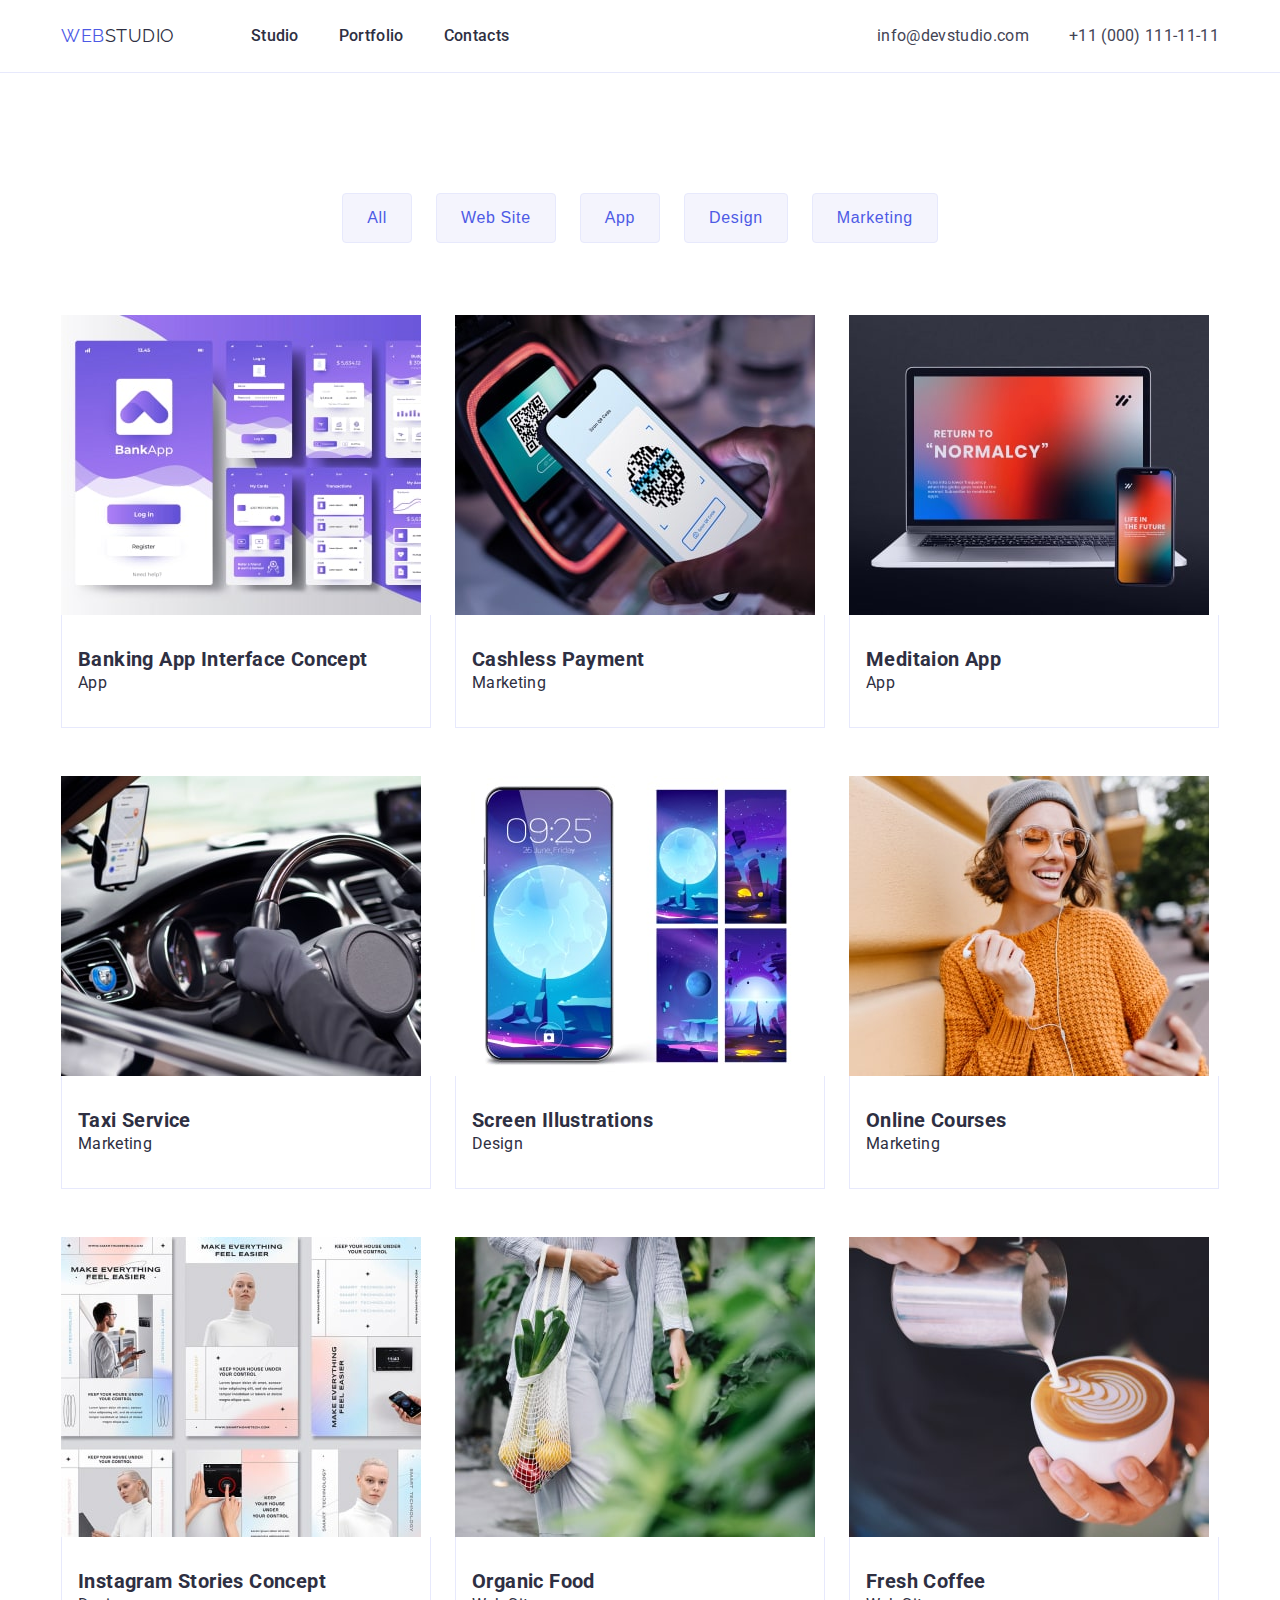
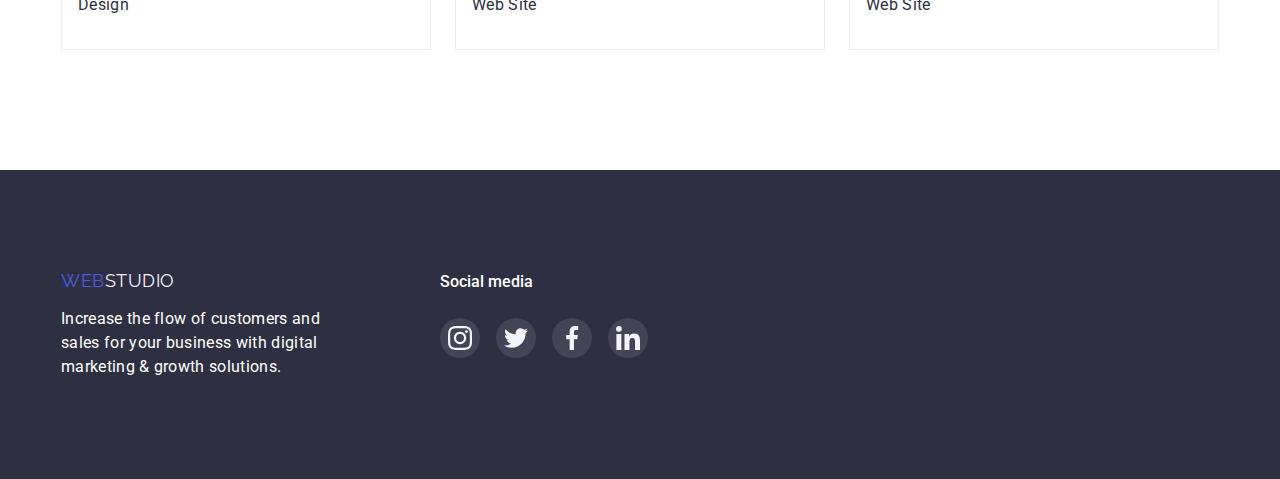
==== portfolio.html @ 4eb9efae "Initial commit" ====
<!DOCTYPE html>
<html lang="en">
  <head>
    <meta charset="UTF-8" />
    <meta http-equiv="X-UA-Compatible" content="IE=edge" />
    <meta name="viewport" content="width=device-width, initial-scale=1.0" />

    <title>Portfolio</title>
    <link rel="preconnect" href="https://fonts.googleapis.com" />
    <link rel="preconnect" href="https://fonts.gstatic.com" crossorigin />
    <link
      href="https://fonts.googleapis.com/css2?family=Raleway:wght@800&family=Roboto:wght@400;500;700;900&display=swap"
      rel="stylesheet"
    />
    <link
      rel="stylesheet"
      href="https://cdnjs.cloudflare.com/ajax/libs/modern-normalize/1.1.0/modern-normalize.min.css"
      integrity="sha512-wpPYUAdjBVSE4KJnH1VR1HeZfpl1ub8YT/NKx4PuQ5NmX2tKuGu6U/JRp5y+Y8XG2tV+wKQpNHVUX03MfMFn9Q=="
      crossorigin="anonymous"
      referrerpolicy="no-referrer"
    />
    <link rel="stylesheet" href="./css/styles.css" />
  </head>
  <body>
    <header class="header portfolio">
      <div class="container header-studio">
        <nav class="navigation">
          <a href="./portfolio.html" class="link-page"
            ><span class="link-icon">Web</span>Studio</a
          >
          <ul class="list-page">
            <li><a href="./index.html" class="page">Studio</a></li>
            <li>
              <a href="./portfolio.html" class="page">Portfolio</a>
            </li>
            <li><a href="" class="page">Contacts</a></li>
          </ul>
        </nav>
        <address class="address-webstudio">
          <ul class="link-address">
            <li>
              <a href="mailto:info@devstudio.com" class="address"
                >info@devstudio.com</a
              >
            </li>
            <li>
              <a href="tel:+110001111111" class="address"
                >+11 (000) 111-11-11</a
              >
            </li>
          </ul>
        </address>
      </div>
    </header>
    <main>
      <section class="section">
        <div class="container">
          <h1 hidden>Portfolio</h1>
          <ul class="portfolio-buttons">
            <li><button class="button-filtre" type="button">All</button></li>
            <li>
              <button class="button-filtre" type="button">Web Site</button>
            </li>
            <li><button class="button-filtre" type="button">App</button></li>
            <li><button class="button-filtre" type="button">Design</button></li>
            <li>
              <button class="button-filtre" type="button">Marketing</button>
            </li>
          </ul>
          <ul class="portfolio-items">
            <li class="portfolio-list_item">
              <img
                src="./images/bankingapp-min.jpg"
                alt="bankingapp"
                width="360"
                height="300"
              />
              <div class="border">
                <h3 class="title-filtre">Banking App Interface Concept</h3>
                <p class="text-filtre">App</p>
              </div>
            </li>
            <li class="portfolio-list_item">
              <img
                src="./images/payment-min.jpg"
                alt="payment"
                width="360"
                height="300"
              />
              <div class="border">
                <h3 class="title-filtre">Cashless Payment</h3>
                <p class="text-filtre">Marketing</p>
              </div>
            </li>
            <li class="portfolio-list_item">
              <img
                src="./images/meditaionApp-min.jpg"
                alt="meditaionApp"
                width="360"
                height="300"
              />
              <div class="border">
                <h3 class="title-filtre">Meditaion App</h3>
                <p class="text-filtre">App</p>
              </div>
            </li>
            <li class="portfolio-list_item">
              <img
                src="./images/drive-min.jpg"
                alt="drive"
                width="360"
                height="300"
              />
              <div class="border">
                <h3 class="title-filtre">Taxi Service</h3>
                <p class="text-filtre">Marketing</p>
              </div>
            </li>
            <li class="portfolio-list_item">
              <img
                src="./images/screen-min.jpg"
                alt="screen"
                width="360"
                height="300"
              />
              <div class="border">
                <h3 class="title-filtre">Screen Illustrations</h3>
                <p class="text-filtre">Design</p>
              </div>
            </li>
            <li class="portfolio-list_item">
              <img
                src="./images/woman-min.jpg"
                alt="woman"
                width="360"
                height="300"
              />
              <div class="border">
                <h3 class="title-filtre">Online Courses</h3>
                <p class="text-filtre">Marketing</p>
              </div>
            </li>
            <li class="portfolio-list_item">
              <img
                src="./images/inst_stories-min.jpg"
                alt="inst_stories"
                width="360"
                height="300"
              />
              <div class="border">
                <h3 class="title-filtre">Instagram Stories Concept</h3>
                <p class="text-filtre">Design</p>
              </div>
            </li>
            <li class="portfolio-list_item">
              <img
                src="./images/food-min.jpg"
                alt="food"
                width="360"
                height="300"
              />
              <div class="border">
                <h3 class="title-filtre">Organic Food</h3>
                <p class="text-filtre">Web Site</p>
              </div>
            </li>
            <li class="portfolio-list_item">
              <img
                src="./images/coffee-min.jpg"
                alt="coffee"
                width="360"
                height="300"
              />
              <div class="border">
                <h3 class="title-filtre">Fresh Coffee</h3>
                <p class="text-filtre">Web Site</p>
              </div>
            </li>
          </ul>
        </div>
      </section>
    </main>
    <footer class="footer-portfolio">
      <div class="container footer-section">
        <div class="webstudio-footer">
          <a href="./index.html" class="link-footer"
            ><span class="link-web">Web</span>Studio</a
          >
          <p class="text-footer-portfolio">
            Increase the flow of customers and <br />
            sales for your business with digital <br />
            marketing & growth solutions.
          </p>
        </div>
        <div>
          <h4 class="title-soc">Social media</h4>
          <ul class="footer-soc-list">
            <li class="footer-item-soc">
              <a class="link-footer-webstudio" href="">
                <svg width="24" height="24" class="footer-icon-link">
                  <use href="./images/icons.svg#icon-instagram"></use>
                </svg>
              </a>
            </li>
            <li class="footer-item-soc">
              <a class="link-footer-webstudio" href="">
                <svg width="24" height="24" class="footer-icon-link">
                  <use href="./images/icons.svg#icon-twitter"></use>
                </svg>
              </a>
            </li>
            <li class="footer-item-soc">
              <a class="link-footer-webstudio" href="">
                <svg width="24" height="24" class="footer-icon-link">
                  <use href="./images/icons.svg#icon-facebook"></use>
                </svg>
              </a>
            </li>
            <li class="footer-item-soc">
              <a class="link-footer-webstudio" href="">
                <svg width="24" height="24" class="footer-icon-link">
                  <use href="./images/icons.svg#icon-linkedin"></use>
                </svg>
              </a>
            </li>
          </ul>
        </div>
      </div>
    </footer>
  </body>
</html>
---- css/styles.css ----
/* стилізація index.html */
:root{
    --brand-color: #404BBF;
    --title-color: #2E2F42;
    --heading-color: #FFFFFF;
    --address-color: #434455;
    --button-color: #4D5AE5;
    --button-background: #F4F4FD;
    --button-filtre-color: #E7E9FC;
    --icon-color-hover: #404BBF;
    --icon-color: #8E8F99;
    --icon-hover-footer:#31D0AA;
}

p,
ul,
h1,
h2,
h3,
h4,
h5,
h6{
    margin: 0;
    padding: 0;
}



img {
   display: block;
   max-width: 100%;
   height: auto;
}

button {
    cursor: pointer;
}


body{
    font-family: 'Roboto','Golos Text', sans-serif;
    color: var(--title-color);
    margin: auto; 
}
ul {list-style: none;}
a {text-decoration: none;}
/* header */

.container{
    max-width: 1158px; 
    margin: 0 auto;
    padding-left: 15px;
    padding-right: 15px;
}

.section{
    padding: 120px 0;
}

.navigation {
    display: flex;
}

.header{
    padding-top:24px ;
    padding-bottom: 24px;
}

.header-studio{
    display: flex;
    align-items: center;
}



.link-page{
    font-family: 'Raleway', sans-serif;
    color: var(--title-color);
    font-size: 18px;
    line-height: 1.3;
    display: flex;
    align-items: center;
    padding: 0px;
    letter-spacing: 0.03em;
    text-transform: uppercase;
    margin-right: 76px;
}

.list-page{
    display: flex;
    align-items: center;
    padding: 0px;
    gap: 40px;
}

.link-icon{
    font-family: 'Raleway', sans-serif;
    color: var(--button-color);
    font-size: 18px;
    line-height: 1.3;
    display: flex;
    align-items: center;
    letter-spacing: 0.03em;
    text-transform: uppercase;
}

.page {
    color: var(--title-color);
    font-weight: 500;
    font-size: 16px;
    line-height: 1.5;
    letter-spacing: 0.02em;
    
}

.page:hover{
   color: var(--brand-color);
}

.page:focus{
   color: var(--brand-color);
}

.link-address{
    display: flex;
    gap: 40px;
    align-items: center;
}

.address-webstudio{
    margin-left: auto;
}

.address{
    color: var(--address-color);
    font-style: normal;
    font-size: 16px;
    line-height: 1.5;
    letter-spacing: 0.02em;

}

.address:hover{
    color: var(--brand-color);
}

.address:focus{
    color: var(--brand-color);
}
/* main */
/*section_1*/

.hero{
    background-color: var(--title-color);
    background-image: linear-gradient(rgba(46, 47, 66, 0.7),rgba(46, 47, 66, 0.7)), url(../images/hero-section.jpg);
    background-repeat: no-repeat;
    background-position: center;
    background-size: 1440px;
    padding: 188px 0;
}

.hero-section{
    color: var(--heading-color);
    
    font-size: 56px;
    line-height: 1.07;
    text-align: center;
    letter-spacing: 0.02em;
    margin-bottom: 48px;
}

.button{
    font-family: 'Roboto';
    cursor: pointer;
    color: var(--heading-color);
    background: var(--button-color);
    font-size: 16px;
    line-height: 1.5;
    display: flex;
    align-items: center;
    letter-spacing: 0.04em;
    box-shadow: 0px 4px 4px rgba(0, 0, 0, 0.15);
    border-radius: 4px;
    border: none;
    padding: 16px 32px;
    margin: 0 auto;

}

.button:hover{
    background: var(--brand-color);

}
/* section_2 */

.section-features{
    padding-bottom: 0;
}

.list-paragraphs{
    display: flex;
    flex-wrap: wrap;
    gap: 24px
}

.items{
    flex-basis: calc((100% - 72px) / 4);
}

.items-features{
    background-color: var(--button-background);
    border-radius: 4px;
    margin-bottom: 8px;
    height: 112px;
    display: flex;
    align-items: center;
    justify-content: center;
}

.icon-features{
}

.items:last-child{
    padding-right: 0;
}

.title-list{
    font-size: 20px;
    line-height: 1.2;
    letter-spacing: 0.02em;
    margin-bottom: 8px;
}


.list-features{
    font-size: 16px;
    line-height: 1.5;
    letter-spacing: 0.02em;
}

.webstudio-soc-list {
    display: flex;
    justify-content: center;
    gap: 24px;
}

.webstudio-soc-item {
    width: 40px;
    height: 40px;
    
}
.webstudio-soc-link {
    width: 100%;
    height: 100%;
    border-radius: 50%;
    background-color: var(--button-color);
    display: flex;
    align-items: center;
    justify-content: center;
}
.webstudio-soc-link:hover,
.webstudio-soc-link:focus{
    background: var(--brand-color);
}
.webstudio-soc-icon{
    
}


.item-images{
    display: flex;
    gap: 24px;


}

.images{
    flex-basis: calc((100% - 48px) / 3);
}

/* section_3 */
.title-item{
    font-size: 36px;
    line-height: 1.1;
    text-align: center;
    letter-spacing: 0.02em;
    text-transform: capitalize;
    margin-bottom: 72px;
}



/* section_4 */

.section-team{
    background: var(--button-background);
}

.subject{
    font-size: 36px;
    line-height: 1.1;
    text-align: center;
    letter-spacing: 0.02em;
    text-transform: capitalize;
    margin-bottom: 72px;
}

.list-team {
    background-color: var(--heading-color);
    box-shadow: 0px 1px 6px rgba(46, 47, 66, 0.08), 0px 1px 1px rgba(46, 47, 66, 0.16), 0px 2px 1px rgba(46, 47, 66, 0.08);
    border-radius: 0px 0px 4px 4px;
    flex-basis: calc((100% - 72px) / 4);
}

.team{
    display: flex;
    gap: 24px;


}

.item-team{
    padding: 32px 16px;
}

.subtitle {
    font-size: 20px;
    line-height: 1.2;
    text-align: center;
    letter-spacing: 0.02em;
}

.text{
    color: var(--address-color);
    font-size: 16px;
    line-height: 24px;
    text-align: center;
    letter-spacing: 0.02em;
    margin-bottom: 8px;
}
.title-customers{
    font-size: 36px;
    line-height: 1.1;
    text-align: center;
    letter-spacing: 0.02em;
    text-transform: capitalize;
    margin-bottom: 72px;
}

.icon{
}

.customers-list{
    display: flex;
    justify-content: center;
    align-items: center;
    gap: 24px;
}
.customers-item {
    flex-basis: calc((100% - 120px / 6));
}

.customers-link:hover,
.customers-link:focus{
    color: var(--brand-color);
    border: 1px solid var(--brand-color);
}
.customers-link {
    border: 1px solid var(--icon-color);
    border-radius: 4px;
    display: flex;
    height: 88px;
    align-items: center;
    justify-content: center;
    color: var(--icon-color);

}


.customers-icon{
    fill: currentColor;
}

/* footer */

.footer{
    background-color: var(--title-color);
    padding: 100px 0;
}


.text-footer{
    color: var(--heading-color);
    font-family: 'Roboto';
    font-size: 16px;
    line-height: 1.5;
    letter-spacing: 0.02em;
}

.title-soc{
    color: var(--heading-color);
    font-style: normal;
    font-weight: 500;
    font-size: 16px;
    line-height: 24px;
    margin-bottom: 24px;
}

.footer-soc-list {
    display: flex;
    align-items: center;
    gap: 16px;
}
.footer-item-soc {
    width: 40px;
    height: 40px;
}
.footer-icon-link {


}

.link-footer-webstudio{
    width: 100%;
    height: 100%;
    border-radius: 50%;
    background-color: rgba(255, 255, 255, 0.1);
    display: flex;
    align-items: center;
    justify-content: center;
}

.link-footer-webstudio:hover,
.link-footer-webstudio:focus{
    box-shadow: 0px 4px 4px rgba(0, 0, 0, 0.25);
    background: var(--icon-hover-footer);
}


.webstudio-section{
    display: flex;
}

.webstudio-footer{
    margin-right: 120px;
}

.link-footer-page{
    font-family: 'Raleway', sans-serif;
    color: var(--button-background);
    font-size: 18px;
    line-height: 1.3;
    display: flex;
    align-items: center;
    letter-spacing: 0.03em;
    text-transform: uppercase;
    margin-bottom: 16px;
}

.link-footer-icon{
    font-family: 'Raleway', sans-serif;
    color: var(--button-color);
    font-size: 18px;
    line-height: 1.3;
    display: flex;
    align-items: center;
    letter-spacing: 0.03em;
    text-transform: uppercase;
}











/* стилізація portfolio.html */



.portfolio{
    border-bottom: 1px solid #E7E9FC;
}

.link{
    font-family: 'Raleway', sans-serif;
    color: var(--title-color);
    font-size: 18px;
    line-height: 1.3;
    display: flex;
    align-items: center;
    letter-spacing: 0.03em;
    text-transform: uppercase;
}

.link-logo{
    font-family: 'Raleway', sans-serif;
    color: var(--button-color);
    font-size: 18px;
    line-height: 1.3;
    display: flex;
    align-items: center;
    letter-spacing: 0.03em;
    text-transform: uppercase;
}

.page-portfolio{
    color: var(--title-color);
    font-weight: 500;
    font-size: 16px;
    line-height: 1.5;
    letter-spacing: 0.02em;
}

.page-portfolio:hover{
    color: var(--brand-color);
}

.page-portfolio:focus{
    color: var(--brand-color);
}    

.address-portfolio{
    color: var(--address-color);
    font-style: normal;
    font-size: 16px;
    line-height: 1.5;
    letter-spacing: 0.02em;
    margin-left: auto;
    
}

.address-portfolio:hover{
    color: var(--brand-color);
}

.address-portfolio:focus{
    color: var(--brand-color);
}



.portfolio-buttons{
    display: flex;
    justify-content: center;
    gap: 24px;
    margin-bottom: 72px;
}

.button-filtre{
    cursor: pointer;
    color: var(--button-color);
    background: var(--button-background);
    font-size: 16px;
    line-height: 1.5;
    display: flex;
    align-items: center;
    text-align: center;
    letter-spacing: 0.04em;
    border: 1px solid var(--button-filtre-color);
    border-radius: 4px;
    padding: 12px 24px;
}

.button-filtre:hover{
    color: var(--heading-color);
    background-color: var(--brand-color);
    box-shadow: 0px 3px 1px rgba(0, 0, 0, 0.1), 0px 2px 1px rgba(0, 0, 0, 0.08), 0px 2px 2px rgba(0, 0, 0, 0.12);
    border: 1px solid var(--brand-color);
}

.button-filtre:focus{
    color: var(--heading-color);
    background-color: var(--brand-color);
}





.portfolio-items{
    display: flex;
    flex-wrap: wrap;
    gap: 48px 24px;
   
}

.border{
   border: 1px solid var(--button-filtre-color);
   border-top: 0;
   padding: 32px 16px;
}

.portfolio-list_item {
    background: var(--heading-color);
    flex-basis: calc((100% - 48px) / 3);
}

.portfolio-list_item:hover{
    box-shadow: 0px 1px 6px rgba(46, 47, 66, 0.08), 0px 1px 1px rgba(46, 47, 66, 0.16), 0px 2px 1px rgba(46, 47, 66, 0.08)
}

.title-filtre{
    font-size: 20px;
    line-height: 1.2;
    letter-spacing: 0.02em;
}

.text-filtre{
    font-size: 16px;
    line-height: 1.5;
    letter-spacing: 0.02em;
}

.footer-portfolio{
    background-color: var(--title-color);
    
}

.text-footer-portfolio{
    color: var(--heading-color);
    font-size: 16px;
    line-height: 1.5;
    letter-spacing: 0.02em;
}

.footer-section{
    padding: 100px 0;
    display: flex;
}

.link-footer{
    font-family: 'Raleway', sans-serif;
    color: var(--button-background);
    font-size: 18px;
    line-height: 1.17;
    display: flex;
    align-items: center;
    letter-spacing: 0.03em;
    text-transform: uppercase;
    margin-bottom: 16px;
}

.link-web{
    font-family: 'Raleway', sans-serif;
    color: var(--button-color);
    font-size: 18px;
    line-height: 1.17;
    display: flex;
    align-items: center;
    letter-spacing: 0.03em;
    text-transform: uppercase;
}
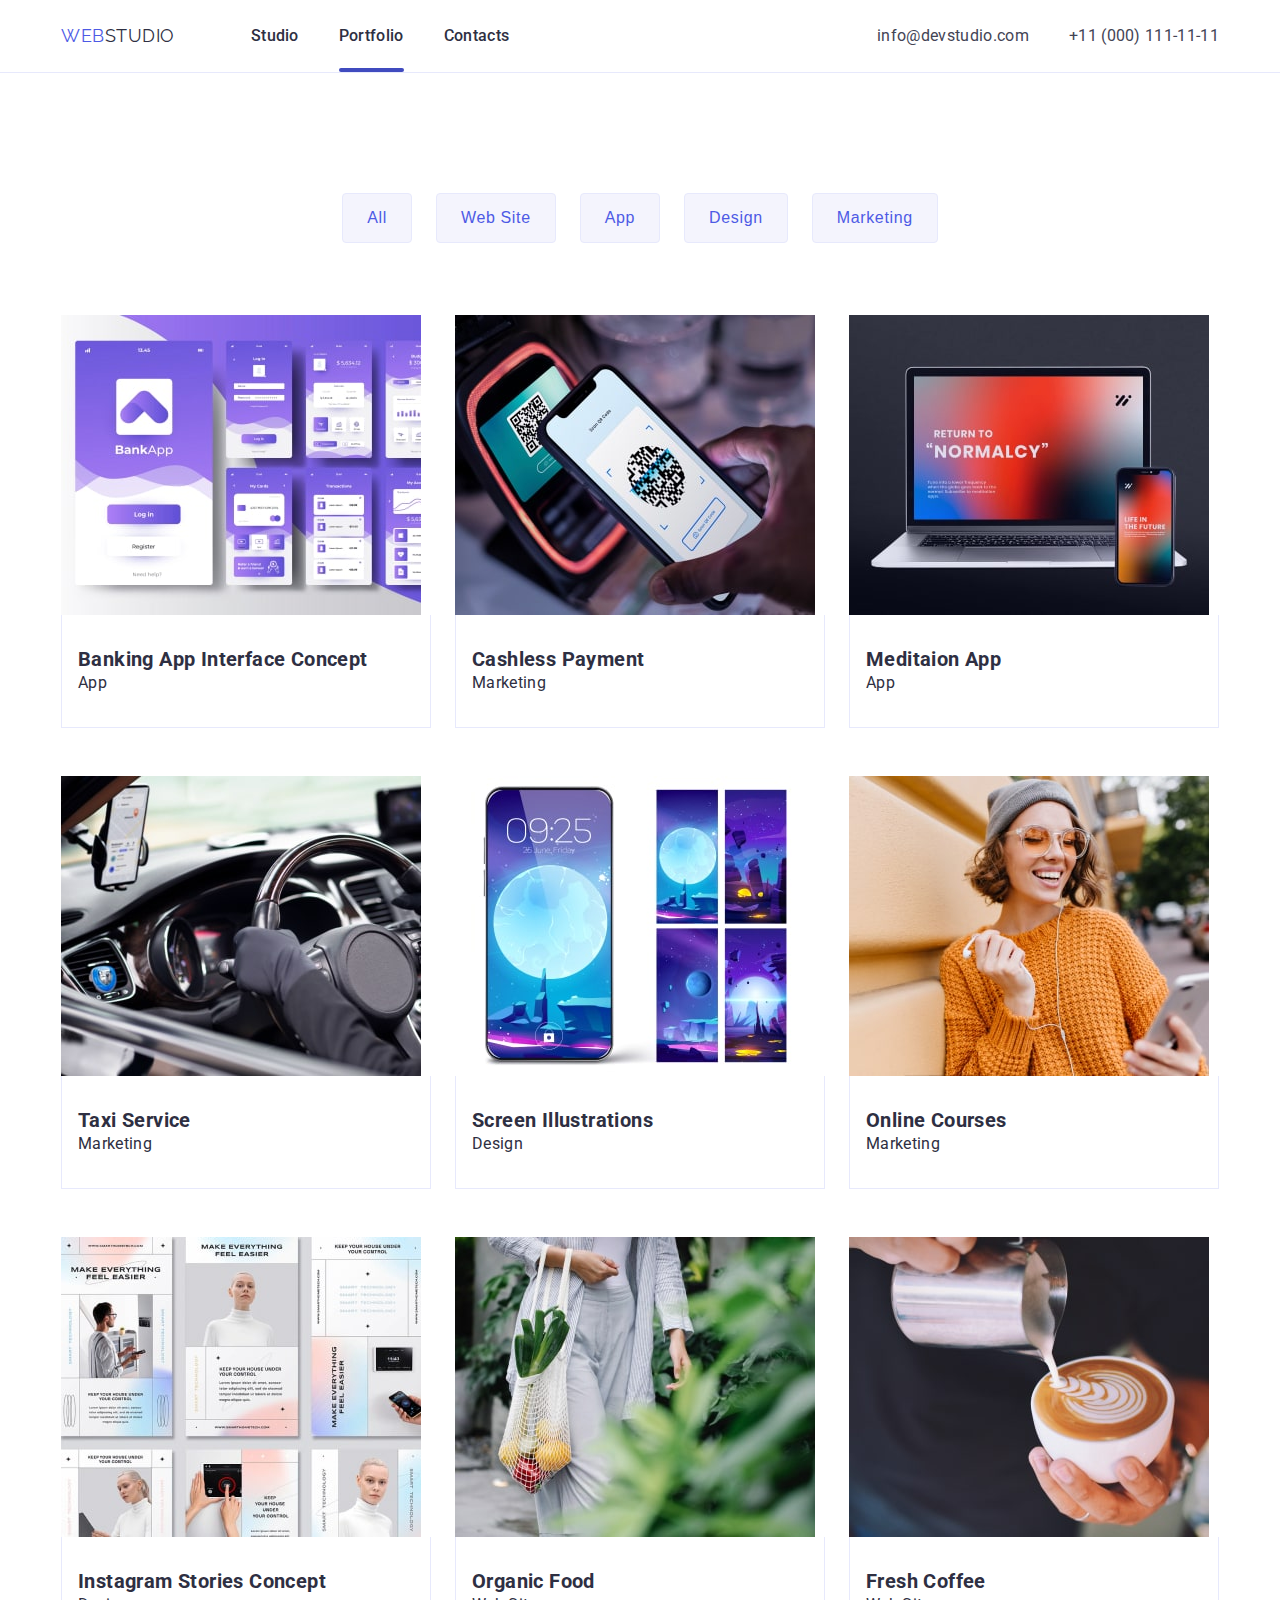
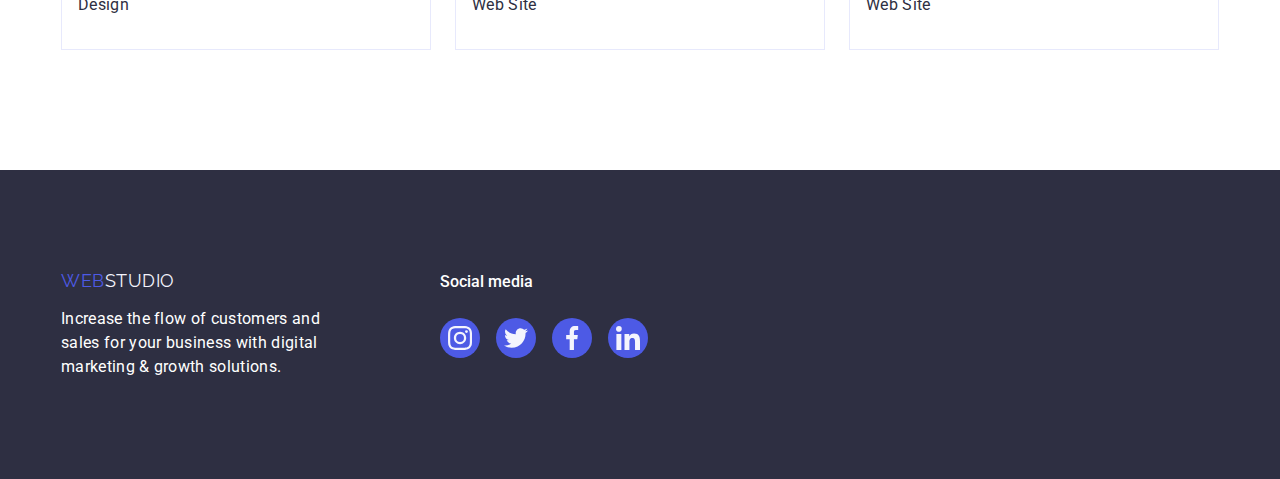
==== commit 08e33d25: "goit-markup-hw-05" ====
--- a/portfolio.html
+++ b/portfolio.html
@@ -31,7 +31,9 @@
           <ul class="list-page">
             <li><a href="./index.html" class="page">Studio</a></li>
             <li>
-              <a href="./portfolio.html" class="page">Portfolio</a>
+              <a href="./portfolio.html" class="page portfolio-position"
+                >Portfolio</a
+              >
             </li>
             <li><a href="" class="page">Contacts</a></li>
           </ul>
@@ -69,108 +71,171 @@
           </ul>
           <ul class="portfolio-items">
             <li class="portfolio-list_item">
-              <img
-                src="./images/bankingapp-min.jpg"
-                alt="bankingapp"
-                width="360"
-                height="300"
-              />
+              <div class="portfolio-overlay">
+                <img
+                  src="./images/bankingapp-min.jpg"
+                  alt="bankingapp"
+                  width="360"
+                  height="300"
+                />
+                <p class="portfolio-text">
+                  14 Stylish and User-Friendly App Design Concepts · Task
+                  Manager App · Calorie Tracker App · Exotic Fruit Ecommerce App
+                  · Cloud Storage App
+                </p>
+              </div>
               <div class="border">
                 <h3 class="title-filtre">Banking App Interface Concept</h3>
                 <p class="text-filtre">App</p>
               </div>
             </li>
             <li class="portfolio-list_item">
-              <img
-                src="./images/payment-min.jpg"
-                alt="payment"
-                width="360"
-                height="300"
-              />
+              <div class="portfolio-overlay">
+                <img
+                  src="./images/payment-min.jpg"
+                  alt="payment"
+                  width="360"
+                  height="300"
+                />
+                <p class="portfolio-text">
+                  14 Stylish and User-Friendly App Design Concepts · Task
+                  Manager App · Calorie Tracker App · Exotic Fruit Ecommerce App
+                  · Cloud Storage App
+                </p>
+              </div>
               <div class="border">
                 <h3 class="title-filtre">Cashless Payment</h3>
                 <p class="text-filtre">Marketing</p>
               </div>
             </li>
             <li class="portfolio-list_item">
-              <img
-                src="./images/meditaionApp-min.jpg"
-                alt="meditaionApp"
-                width="360"
-                height="300"
-              />
+              <div class="portfolio-overlay">
+                <img
+                  src="./images/meditaionApp-min.jpg"
+                  alt="meditaionApp"
+                  width="360"
+                  height="300"
+                />
+                <p class="portfolio-text">
+                  14 Stylish and User-Friendly App Design Concepts · Task
+                  Manager App · Calorie Tracker App · Exotic Fruit Ecommerce App
+                  · Cloud Storage App
+                </p>
+              </div>
               <div class="border">
                 <h3 class="title-filtre">Meditaion App</h3>
                 <p class="text-filtre">App</p>
               </div>
             </li>
             <li class="portfolio-list_item">
-              <img
-                src="./images/drive-min.jpg"
-                alt="drive"
-                width="360"
-                height="300"
-              />
+              <div class="portfolio-overlay">
+                <img
+                  src="./images/drive-min.jpg"
+                  alt="drive"
+                  width="360"
+                  height="300"
+                />
+                <p class="portfolio-text">
+                  14 Stylish and User-Friendly App Design Concepts · Task
+                  Manager App · Calorie Tracker App · Exotic Fruit Ecommerce App
+                  · Cloud Storage App
+                </p>
+              </div>
               <div class="border">
                 <h3 class="title-filtre">Taxi Service</h3>
                 <p class="text-filtre">Marketing</p>
               </div>
             </li>
             <li class="portfolio-list_item">
-              <img
-                src="./images/screen-min.jpg"
-                alt="screen"
-                width="360"
-                height="300"
-              />
+              <div class="portfolio-overlay">
+                <img
+                  src="./images/screen-min.jpg"
+                  alt="screen"
+                  width="360"
+                  height="300"
+                />
+                <p class="portfolio-text">
+                  14 Stylish and User-Friendly App Design Concepts · Task
+                  Manager App · Calorie Tracker App · Exotic Fruit Ecommerce App
+                  · Cloud Storage App
+                </p>
+              </div>
               <div class="border">
                 <h3 class="title-filtre">Screen Illustrations</h3>
                 <p class="text-filtre">Design</p>
               </div>
             </li>
             <li class="portfolio-list_item">
-              <img
-                src="./images/woman-min.jpg"
-                alt="woman"
-                width="360"
-                height="300"
-              />
+              <div class="portfolio-overlay">
+                <img
+                  src="./images/woman-min.jpg"
+                  alt="woman"
+                  width="360"
+                  height="300"
+                />
+                <p class="portfolio-text">
+                  14 Stylish and User-Friendly App Design Concepts · Task
+                  Manager App · Calorie Tracker App · Exotic Fruit Ecommerce App
+                  · Cloud Storage App
+                </p>
+              </div>
               <div class="border">
                 <h3 class="title-filtre">Online Courses</h3>
                 <p class="text-filtre">Marketing</p>
               </div>
             </li>
             <li class="portfolio-list_item">
-              <img
-                src="./images/inst_stories-min.jpg"
-                alt="inst_stories"
-                width="360"
-                height="300"
-              />
+              <div class="portfolio-overlay">
+                <img
+                  src="./images/inst_stories-min.jpg"
+                  alt="inst_stories"
+                  width="360"
+                  height="300"
+                />
+                <p class="portfolio-text">
+                  14 Stylish and User-Friendly App Design Concepts · Task
+                  Manager App · Calorie Tracker App · Exotic Fruit Ecommerce App
+                  · Cloud Storage App
+                </p>
+              </div>
               <div class="border">
                 <h3 class="title-filtre">Instagram Stories Concept</h3>
                 <p class="text-filtre">Design</p>
               </div>
             </li>
             <li class="portfolio-list_item">
-              <img
-                src="./images/food-min.jpg"
-                alt="food"
-                width="360"
-                height="300"
-              />
+              <div class="portfolio-overlay">
+                <img
+                  src="./images/food-min.jpg"
+                  alt="food"
+                  width="360"
+                  height="300"
+                />
+                <p class="portfolio-text">
+                  14 Stylish and User-Friendly App Design Concepts · Task
+                  Manager App · Calorie Tracker App · Exotic Fruit Ecommerce App
+                  · Cloud Storage App
+                </p>
+              </div>
               <div class="border">
                 <h3 class="title-filtre">Organic Food</h3>
                 <p class="text-filtre">Web Site</p>
               </div>
             </li>
             <li class="portfolio-list_item">
-              <img
-                src="./images/coffee-min.jpg"
-                alt="coffee"
-                width="360"
-                height="300"
-              />
+              <div class="portfolio-overlay">
+                <img
+                  src="./images/coffee-min.jpg"
+                  alt="coffee"
+                  width="360"
+                  height="300"
+                />
+                <p class="portfolio-text">
+                  14 Stylish and User-Friendly App Design Concepts · Task
+                  Manager App · Calorie Tracker App · Exotic Fruit Ecommerce App
+                  · Cloud Storage App
+                </p>
+              </div>
               <div class="border">
                 <h3 class="title-filtre">Fresh Coffee</h3>
                 <p class="text-filtre">Web Site</p>
--- a/css/styles.css
+++ b/css/styles.css
@@ -10,6 +10,7 @@
     --icon-color-hover: #404BBF;
     --icon-color: #8E8F99;
     --icon-hover-footer:#31D0AA;
+    --backdrop-color:rgba(48, 48, 48, 0.445);
 }
 
 p,
@@ -104,22 +105,46 @@
     text-transform: uppercase;
 }
 
-.page {
+.page-studio {
     color: var(--title-color);
     font-weight: 500;
     font-size: 16px;
     line-height: 1.5;
     letter-spacing: 0.02em;
-    
-}
-
-.page:hover{
-   color: var(--brand-color);
-}
-
+}
+
+.page{
+    color: var(--title-color);
+    font-weight: 500;
+    font-size: 16px;
+    line-height: 1.5;
+    letter-spacing: 0.02em;
+    position: relative;
+}
+
+.studio::after{
+  content: "";
+  width: 100%;
+  height: 4px;
+  left: 0;
+  bottom: 0;
+  display: block;
+  background-color: var(--brand-color);
+  border-radius: 2px;
+  transition: var(--curent-color);
+  position: absolute;
+  top: 42px;
+}
+
+
+.page:hover,
 .page:focus{
    color: var(--brand-color);
-}
+    transition-duration: 250ms;
+    transition-timing-function: cubic-bezier(0.4, 0, 0.2, 1);
+}
+
+
 
 .link-address{
     display: flex;
@@ -140,13 +165,14 @@
 
 }
 
-.address:hover{
-    color: var(--brand-color);
-}
-
+.address:hover,
 .address:focus{
     color: var(--brand-color);
-}
+    transition-duration: 250ms;
+    transition-timing-function: cubic-bezier(0.4, 0, 0.2, 1);
+}
+
+
 /* main */
 /*section_1*/
 
@@ -187,9 +213,11 @@
 
 }
 
-.button:hover{
+.button:hover,
+.button:focus{
     background: var(--brand-color);
-
+    transition-duration: 250ms;
+    transition-timing-function: cubic-bezier(0.4, 0, 0.2, 1);
 }
 /* section_2 */
 
@@ -261,6 +289,8 @@
 .webstudio-soc-link:hover,
 .webstudio-soc-link:focus{
     background: var(--brand-color);
+    transition-duration: 250ms;
+    transition-timing-function: cubic-bezier(0.4, 0, 0.2, 1);
 }
 .webstudio-soc-icon{
     
@@ -364,6 +394,8 @@
 .customers-link:focus{
     color: var(--brand-color);
     border: 1px solid var(--brand-color);
+    transition-duration: 250ms;
+    transition-timing-function: cubic-bezier(0.4, 0, 0.2, 1);
 }
 .customers-link {
     border: 1px solid var(--icon-color);
@@ -424,7 +456,7 @@
     width: 100%;
     height: 100%;
     border-radius: 50%;
-    background-color: rgba(255, 255, 255, 0.1);
+    background-color: var(--button-color);
     display: flex;
     align-items: center;
     justify-content: center;
@@ -434,6 +466,8 @@
 .link-footer-webstudio:focus{
     box-shadow: 0px 4px 4px rgba(0, 0, 0, 0.25);
     background: var(--icon-hover-footer);
+    transition-duration: 250ms;
+    transition-timing-function: cubic-bezier(0.4, 0, 0.2, 1);
 }
 
 
@@ -470,6 +504,60 @@
 
 
 
+.backdrop{
+    position: fixed;
+    top: 0;
+    width: 100%;
+    height: 100%;
+    background-color: var(--backdrop-color);
+    box-shadow: 0px 1px 1px rgba(0, 0, 0, 0.14), 0px 1px 3px rgba(0, 0, 0, 0.12), 0px 2px 1px rgba(0, 0, 0, 0.2);
+    border-radius: 4px;
+}
+
+.modal {
+    width: 408px;
+    min-height: 576px;
+    background-color: #F4F4FD;
+    border-radius: 4px;
+    position: absolute;
+    top: 50%;
+    left: 50%;
+    transform: translate(-50%, -50%);
+    padding: 32px;
+}
+
+.button-close{
+    border: 1px solid rgba(0, 0, 0, 0.1);
+    border-radius: 50%;
+    display: block;
+    margin-left: auto;
+    
+}
+
+.modal-close{
+    width: 8px;
+    height: 8px;
+    fill: var(--title-color);
+}
+
+.is-hidden{
+    opacity: 0;
+    visibility: hidden;
+    pointer-events: none;
+}
+
+
+
+
+
+
+
+
+
+
+
+
+
 
 
 
@@ -484,6 +572,19 @@
 
 .portfolio{
     border-bottom: 1px solid #E7E9FC;
+}
+.portfolio-position::after{
+  content: "";
+  width: 100%;
+  height: 4px;
+  left: 0;
+  bottom: 0;
+  display: block;
+  background-color: var(--brand-color);
+  border-radius: 2px;
+  transition: var(--curent-color);
+  position: absolute;
+  top: 42px;
 }
 
 .link{
@@ -516,13 +617,14 @@
     letter-spacing: 0.02em;
 }
 
-.page-portfolio:hover{
-    color: var(--brand-color);
-}
-
+.page-portfolio:hover,
 .page-portfolio:focus{
     color: var(--brand-color);
-}    
+    transition-duration: 250ms;
+    transition-timing-function: cubic-bezier(0.4, 0, 0.2, 1);
+}
+
+   
 
 .address-portfolio{
     color: var(--address-color);
@@ -534,13 +636,13 @@
     
 }
 
-.address-portfolio:hover{
-    color: var(--brand-color);
-}
-
+.address-portfolio:hover,
 .address-portfolio:focus{
     color: var(--brand-color);
-}
+    transition-duration: 250ms;
+    transition-timing-function: cubic-bezier(0.4, 0, 0.2, 1);
+}
+
 
 
 
@@ -571,11 +673,15 @@
     background-color: var(--brand-color);
     box-shadow: 0px 3px 1px rgba(0, 0, 0, 0.1), 0px 2px 1px rgba(0, 0, 0, 0.08), 0px 2px 2px rgba(0, 0, 0, 0.12);
     border: 1px solid var(--brand-color);
+    transition-duration: 250ms;
+    transition-timing-function: cubic-bezier(0.4, 0, 0.2, 1);
 }
 
 .button-filtre:focus{
     color: var(--heading-color);
     background-color: var(--brand-color);
+    transition-duration: 250ms;
+    transition-timing-function: cubic-bezier(0.4, 0, 0.2, 1);
 }
 
 
@@ -600,8 +706,33 @@
     flex-basis: calc((100% - 48px) / 3);
 }
 
+.portfolio-list_item:hover .portfolio-text{
+    transform: translateY(0);
+    
+}
+
+.portfolio-overlay{
+    position: relative;
+    overflow: hidden;
+}
+
+.portfolio-text {
+    position: absolute;
+    top: 0;
+    font-size: 16px;
+    line-height: 24px;
+    padding: 40px 32px 164px;
+    background-color: var(--button-color);
+    color: var(--button-background);
+    transform: translateY(100%);
+    transition: transform 250ms linear;
+    transition-timing-function: cubic-bezier(0.4, 0, 0.2, 1);
+}
+
+
 .portfolio-list_item:hover{
-    box-shadow: 0px 1px 6px rgba(46, 47, 66, 0.08), 0px 1px 1px rgba(46, 47, 66, 0.16), 0px 2px 1px rgba(46, 47, 66, 0.08)
+    box-shadow: 0px 1px 6px rgba(46, 47, 66, 0.08), 0px 1px 1px rgba(46, 47, 66, 0.16), 0px 2px 1px rgba(46, 47, 66, 0.08);
+    transition-duration: 250ms;
 }
 
 .title-filtre{
